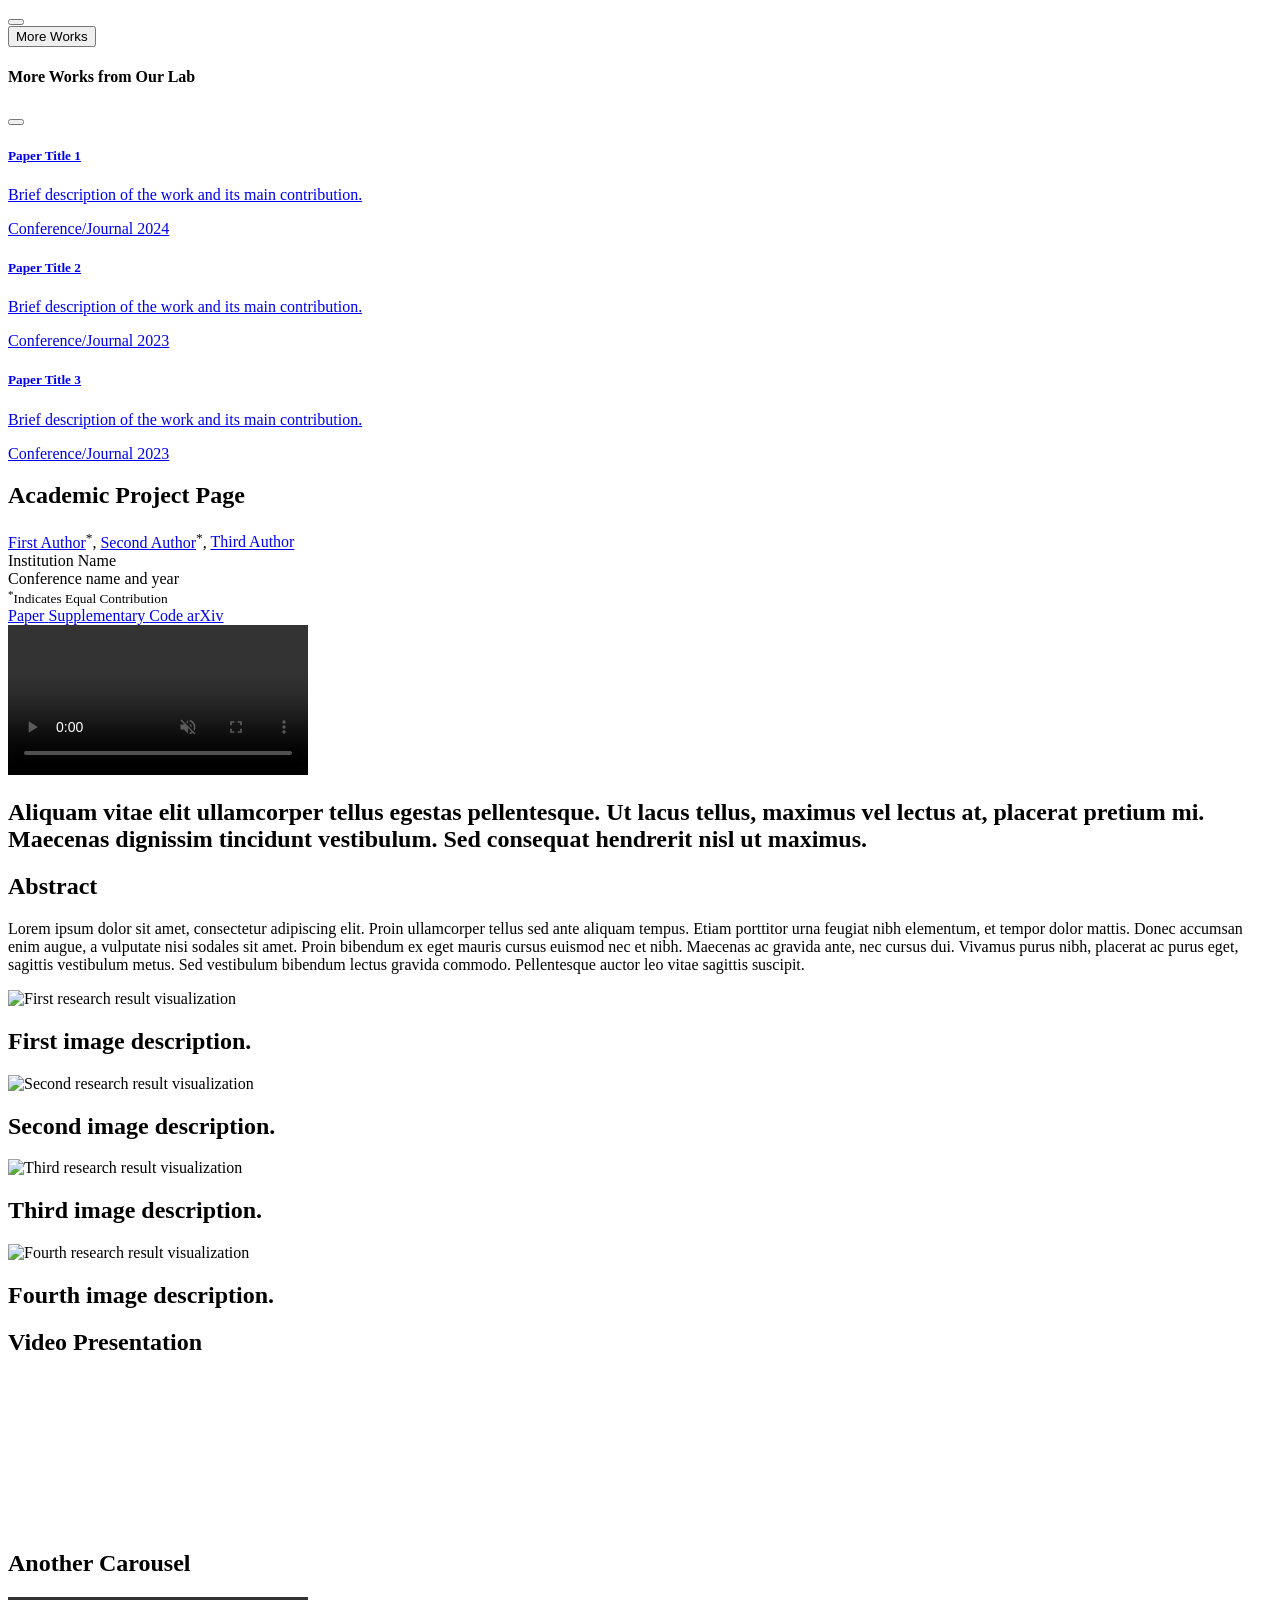
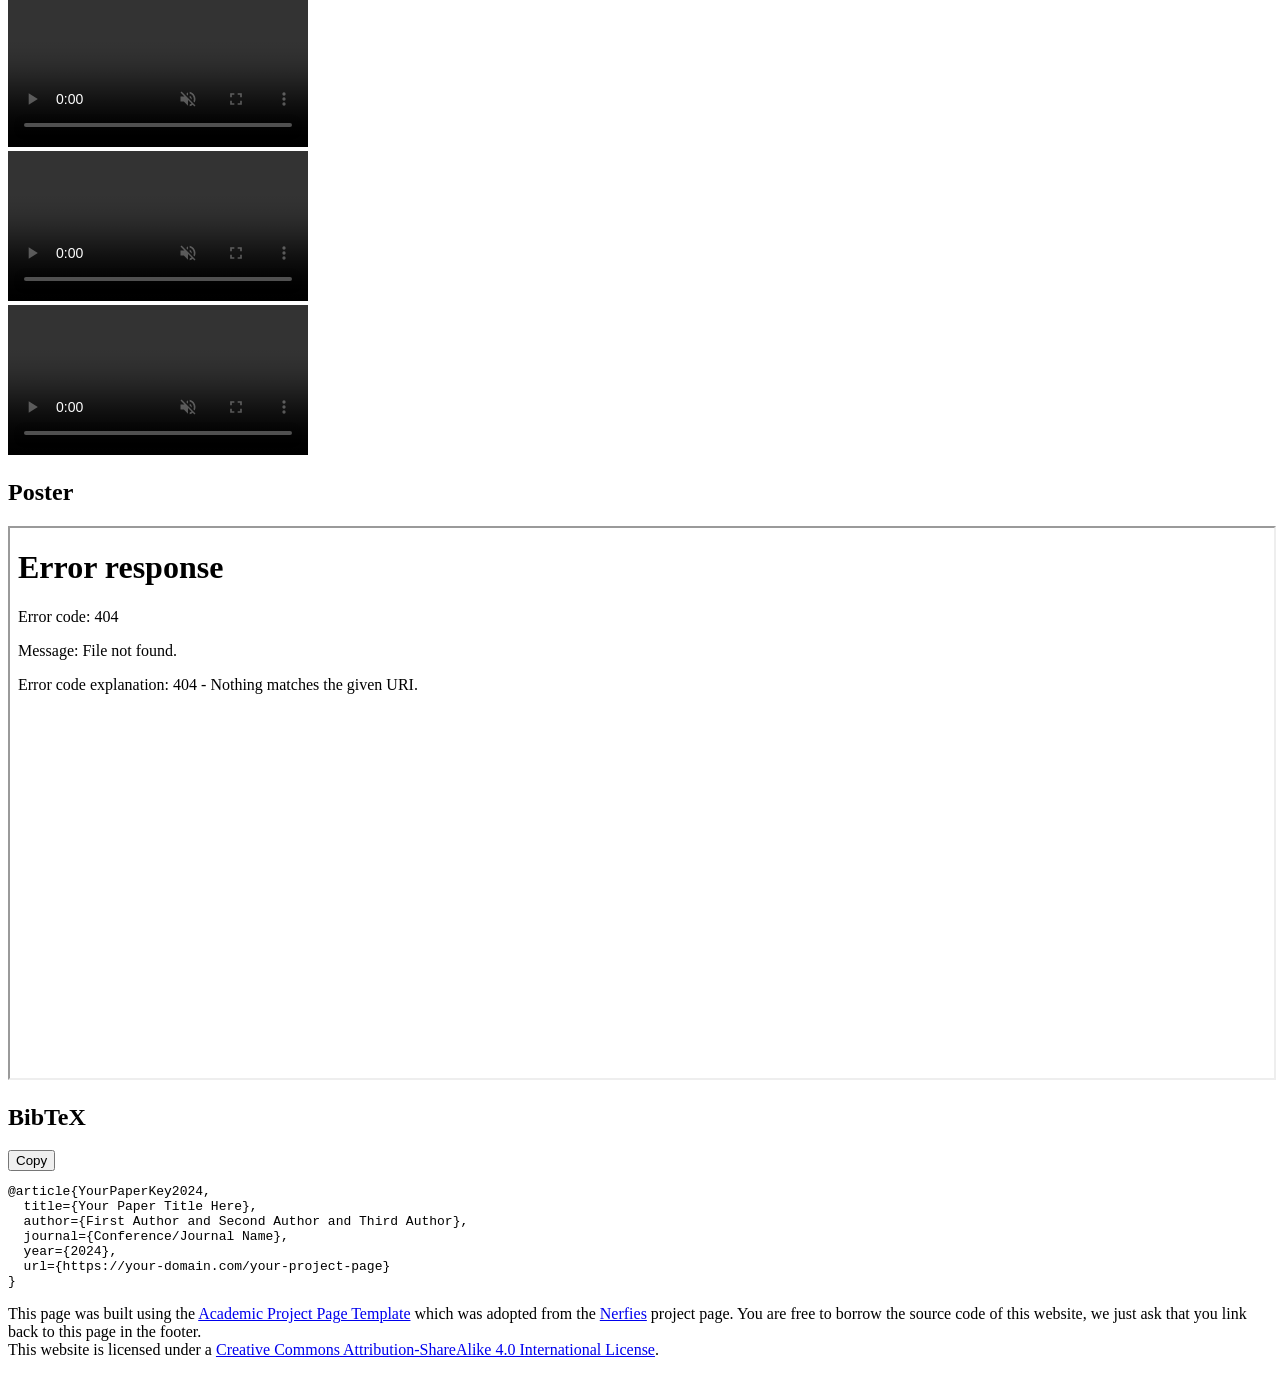
==== index.html @ a48027ac "Add initial HTML structure for project page" ====
<!DOCTYPE html>
<html lang="en">
<head>
  <meta charset="utf-8">
  <meta name="viewport" content="width=device-width, initial-scale=1">
  
  <!-- Primary Meta Tags -->
  <!-- TODO: Replace with your paper title and author names -->
  <meta name="title" content="PAPER_TITLE - AUTHOR_NAMES">
  <!-- TODO: Write a compelling 150-160 character description of your research -->
  <meta name="description" content="BRIEF_DESCRIPTION_OF_YOUR_RESEARCH_CONTRIBUTION_AND_FINDINGS">
  <!-- TODO: Add 5-10 relevant keywords for your research area -->
  <meta name="keywords" content="KEYWORD1, KEYWORD2, KEYWORD3, machine learning, computer vision, AI">
  <!-- TODO: List all authors -->
  <meta name="author" content="FIRST_AUTHOR_NAME, SECOND_AUTHOR_NAME">
  <meta name="robots" content="index, follow">
  <meta name="language" content="English">
  
  <!-- Open Graph / Facebook -->
  <meta property="og:type" content="article">
  <!-- TODO: Replace with your institution or lab name -->
  <meta property="og:site_name" content="INSTITUTION_OR_LAB_NAME">
  <!-- TODO: Same as paper title above -->
  <meta property="og:title" content="PAPER_TITLE">
  <!-- TODO: Same as description above -->
  <meta property="og:description" content="BRIEF_DESCRIPTION_OF_YOUR_RESEARCH_CONTRIBUTION_AND_FINDINGS">
  <!-- TODO: Replace with your actual website URL -->
  <meta property="og:url" content="https://YOUR_DOMAIN.com/YOUR_PROJECT_PAGE">
  <!-- TODO: Create a 1200x630px preview image and update path -->
  <meta property="og:image" content="https://YOUR_DOMAIN.com/static/images/social_preview.png">
  <meta property="og:image:width" content="1200">
  <meta property="og:image:height" content="630">
  <meta property="og:image:alt" content="PAPER_TITLE - Research Preview">
  <meta property="article:published_time" content="2024-01-01T00:00:00.000Z">
  <meta property="article:author" content="FIRST_AUTHOR_NAME">
  <meta property="article:section" content="Research">
  <meta property="article:tag" content="KEYWORD1">
  <meta property="article:tag" content="KEYWORD2">

  <!-- Twitter -->
  <meta name="twitter:card" content="summary_large_image">
  <!-- TODO: Replace with your lab/institution Twitter handle -->
  <meta name="twitter:site" content="@YOUR_TWITTER_HANDLE">
  <!-- TODO: Replace with first author's Twitter handle -->
  <meta name="twitter:creator" content="@AUTHOR_TWITTER_HANDLE">
  <!-- TODO: Same as paper title above -->
  <meta name="twitter:title" content="PAPER_TITLE">
  <!-- TODO: Same as description above -->
  <meta name="twitter:description" content="BRIEF_DESCRIPTION_OF_YOUR_RESEARCH_CONTRIBUTION_AND_FINDINGS">
  <!-- TODO: Same as social preview image above -->
  <meta name="twitter:image" content="https://YOUR_DOMAIN.com/static/images/social_preview.png">
  <meta name="twitter:image:alt" content="PAPER_TITLE - Research Preview">

  <!-- Academic/Research Specific -->
  <meta name="citation_title" content="PAPER_TITLE">
  <meta name="citation_author" content="FIRST_AUTHOR_LAST, FIRST_AUTHOR_FIRST">
  <meta name="citation_author" content="SECOND_AUTHOR_LAST, SECOND_AUTHOR_FIRST">
  <meta name="citation_publication_date" content="2024">
  <meta name="citation_conference_title" content="CONFERENCE_NAME">
  <meta name="citation_pdf_url" content="https://YOUR_DOMAIN.com/static/pdfs/paper.pdf">
  
  <!-- Additional SEO -->
  <meta name="theme-color" content="#2563eb">
  <meta name="msapplication-TileColor" content="#2563eb">
  <meta name="apple-mobile-web-app-capable" content="yes">
  <meta name="apple-mobile-web-app-status-bar-style" content="default">
  
  <!-- Preconnect for performance -->
  <link rel="preconnect" href="https://fonts.googleapis.com">
  <link rel="preconnect" href="https://fonts.gstatic.com" crossorigin>
  <link rel="preconnect" href="https://ajax.googleapis.com">
  <link rel="preconnect" href="https://documentcloud.adobe.com">
  <link rel="preconnect" href="https://cdn.jsdelivr.net">


  <!-- TODO: Replace with your paper title and authors -->
  <title>PAPER_TITLE - AUTHOR_NAMES | Academic Research</title>
  
  <!-- Favicon and App Icons -->
  <link rel="icon" type="image/x-icon" href="static/images/favicon.ico">
  <link rel="apple-touch-icon" href="static/images/favicon.ico">
  
  <!-- Critical CSS - Load synchronously -->
  <link rel="stylesheet" href="static/css/bulma.min.css">
  <link rel="stylesheet" href="static/css/index.css">
  
  <!-- Non-critical CSS - Load asynchronously -->
  <link rel="preload" href="static/css/bulma-carousel.min.css" as="style" onload="this.onload=null;this.rel='stylesheet'">
  <link rel="preload" href="static/css/bulma-slider.min.css" as="style" onload="this.onload=null;this.rel='stylesheet'">
  <link rel="preload" href="static/css/fontawesome.all.min.css" as="style" onload="this.onload=null;this.rel='stylesheet'">
  <link rel="preload" href="https://cdn.jsdelivr.net/gh/jpswalsh/academicons@1/css/academicons.min.css" as="style" onload="this.onload=null;this.rel='stylesheet'">
  
  <!-- Fallback for browsers that don't support preload -->
  <noscript>
    <link rel="stylesheet" href="static/css/bulma-carousel.min.css">
    <link rel="stylesheet" href="static/css/bulma-slider.min.css">
    <link rel="stylesheet" href="static/css/fontawesome.all.min.css">
    <link rel="stylesheet" href="https://cdn.jsdelivr.net/gh/jpswalsh/academicons@1/css/academicons.min.css">
  </noscript>
  
  <!-- Fonts - Optimized loading -->
  <link href="https://fonts.googleapis.com/css2?family=Inter:wght@400;500;600;700;800&display=swap" rel="stylesheet">
  
  <!-- Defer non-critical JavaScript -->
  <script defer src="https://ajax.googleapis.com/ajax/libs/jquery/3.5.1/jquery.min.js"></script>
  <script defer src="https://documentcloud.adobe.com/view-sdk/main.js"></script>
  <script defer src="static/js/fontawesome.all.min.js"></script>
  <script defer src="static/js/bulma-carousel.min.js"></script>
  <script defer src="static/js/bulma-slider.min.js"></script>
  <script defer src="static/js/index.js"></script>
  
  <!-- Structured Data for Academic Papers -->
  <script type="application/ld+json">
  {
    "@context": "https://schema.org",
    "@type": "ScholarlyArticle",
    "headline": "PAPER_TITLE",
    "description": "BRIEF_DESCRIPTION_OF_YOUR_RESEARCH_CONTRIBUTION_AND_FINDINGS",
    "author": [
      {
        "@type": "Person",
        "name": "FIRST_AUTHOR_NAME",
        "affiliation": {
          "@type": "Organization",
          "name": "INSTITUTION_NAME"
        }
      },
      {
        "@type": "Person",
        "name": "SECOND_AUTHOR_NAME",
        "affiliation": {
          "@type": "Organization",
          "name": "INSTITUTION_NAME"
        }
      }
    ],
    "datePublished": "2024-01-01",
    "publisher": {
      "@type": "Organization",
      "name": "CONFERENCE_OR_JOURNAL_NAME"
    },
    "url": "https://YOUR_DOMAIN.com/YOUR_PROJECT_PAGE",
    "image": "https://YOUR_DOMAIN.com/static/images/social_preview.png",
    "keywords": ["KEYWORD1", "KEYWORD2", "KEYWORD3", "machine learning", "computer vision"],
    "abstract": "FULL_ABSTRACT_TEXT_HERE",
    "citation": "BIBTEX_CITATION_HERE",
    "isAccessibleForFree": true,
    "license": "https://creativecommons.org/licenses/by/4.0/",
    "mainEntity": {
      "@type": "WebPage",
      "@id": "https://YOUR_DOMAIN.com/YOUR_PROJECT_PAGE"
    },
    "about": [
      {
        "@type": "Thing",
        "name": "RESEARCH_AREA_1"
      },
      {
        "@type": "Thing", 
        "name": "RESEARCH_AREA_2"
      }
    ]
  }
  </script>
  
  <!-- Website/Organization Structured Data -->
  <script type="application/ld+json">
  {
    "@context": "https://schema.org",
    "@type": "Organization",
    "name": "INSTITUTION_OR_LAB_NAME",
    "url": "https://YOUR_INSTITUTION_WEBSITE.com",
    "logo": "https://YOUR_DOMAIN.com/static/images/favicon.ico",
    "sameAs": [
      "https://twitter.com/YOUR_TWITTER_HANDLE",
      "https://github.com/YOUR_GITHUB_USERNAME"
    ]
  }
  </script>
</head>
<body>


  <!-- Scroll to Top Button -->
  <button class="scroll-to-top" onclick="scrollToTop()" title="Scroll to top" aria-label="Scroll to top">
    <i class="fas fa-chevron-up"></i>
  </button>

  <!-- More Works Dropdown -->
  <div class="more-works-container">
    <button class="more-works-btn" onclick="toggleMoreWorks()" title="View More Works from Our Lab">
      <i class="fas fa-flask"></i>
      More Works
      <i class="fas fa-chevron-down dropdown-arrow"></i>
    </button>
    <div class="more-works-dropdown" id="moreWorksDropdown">
      <div class="dropdown-header">
        <h4>More Works from Our Lab</h4>
        <button class="close-btn" onclick="toggleMoreWorks()">
          <i class="fas fa-times"></i>
        </button>
      </div>
      <div class="works-list">
        <!-- TODO: Replace with your lab's related works -->
        <a href="https://arxiv.org/abs/PAPER_ID_1" class="work-item" target="_blank">
          <div class="work-info">
            <!-- TODO: Replace with actual paper title -->
            <h5>Paper Title 1</h5>
            <!-- TODO: Replace with brief description -->
            <p>Brief description of the work and its main contribution.</p>
            <!-- TODO: Replace with venue and year -->
            <span class="work-venue">Conference/Journal 2024</span>
          </div>
          <i class="fas fa-external-link-alt"></i>
        </a>
        <!-- TODO: Add more related works or remove extra items -->
        <a href="https://arxiv.org/abs/PAPER_ID_2" class="work-item" target="_blank">
          <div class="work-info">
            <h5>Paper Title 2</h5>
            <p>Brief description of the work and its main contribution.</p>
            <span class="work-venue">Conference/Journal 2023</span>
          </div>
          <i class="fas fa-external-link-alt"></i>
        </a>
        <a href="https://arxiv.org/abs/PAPER_ID_3" class="work-item" target="_blank">
          <div class="work-info">
            <h5>Paper Title 3</h5>
            <p>Brief description of the work and its main contribution.</p>
            <span class="work-venue">Conference/Journal 2023</span>
          </div>
          <i class="fas fa-external-link-alt"></i>
        </a>
      </div>
    </div>
  </div>

  <main id="main-content">
  <section class="hero">
    <div class="hero-body">
      <div class="container is-max-desktop">
        <div class="columns is-centered">
          <div class="column has-text-centered">
            <!-- TODO: Replace with your paper title -->
            <h1 class="title is-1 publication-title">Academic Project Page</h1>
            <div class="is-size-5 publication-authors">
              <!-- TODO: Replace with your paper authors and their personal links -->
              <span class="author-block">
                <a href="FIRST AUTHOR PERSONAL LINK" target="_blank">First Author</a><sup>*</sup>,</span>
                <span class="author-block">
                  <a href="SECOND AUTHOR PERSONAL LINK" target="_blank">Second Author</a><sup>*</sup>,</span>
                  <span class="author-block">
                    <a href="THIRD AUTHOR PERSONAL LINK" target="_blank">Third Author</a>
                  </span>
                  </div>

                  <div class="is-size-5 publication-authors">
                    <!-- TODO: Replace with your institution and conference/journal info -->
                    <span class="author-block">Institution Name<br>Conference name and year</span>
                    <!-- TODO: Remove this line if no equal contribution -->
                    <span class="eql-cntrb"><small><br><sup>*</sup>Indicates Equal Contribution</small></span>
                  </div>

                  <div class="column has-text-centered">
                    <div class="publication-links">
                         <!-- TODO: Update with your arXiv paper ID -->
                      <span class="link-block">
                        <a href="https://arxiv.org/pdf/<ARXIV PAPER ID>.pdf" target="_blank"
                        class="external-link button is-normal is-rounded is-dark">
                        <span class="icon">
                          <i class="fas fa-file-pdf"></i>
                        </span>
                        <span>Paper</span>
                      </a>
                    </span>

                    <!-- TODO: Add your supplementary material PDF or remove this section -->
                    <span class="link-block">
                      <a href="static/pdfs/supplementary_material.pdf" target="_blank"
                      class="external-link button is-normal is-rounded is-dark">
                      <span class="icon">
                        <i class="fas fa-file-pdf"></i>
                      </span>
                      <span>Supplementary</span>
                    </a>
                  </span>

                  <!-- TODO: Replace with your GitHub repository URL -->
                  <span class="link-block">
                    <a href="https://github.com/YOUR REPO HERE" target="_blank"
                    class="external-link button is-normal is-rounded is-dark">
                    <span class="icon">
                      <i class="fab fa-github"></i>
                    </span>
                    <span>Code</span>
                  </a>
                </span>

                <!-- TODO: Update with your arXiv paper ID -->
                <span class="link-block">
                  <a href="https://arxiv.org/abs/<ARXIV PAPER ID>" target="_blank"
                  class="external-link button is-normal is-rounded is-dark">
                  <span class="icon">
                    <i class="ai ai-arxiv"></i>
                  </span>
                  <span>arXiv</span>
                </a>
              </span>
            </div>
          </div>
        </div>
      </div>
    </div>
  </div>
</section>


<!-- Teaser video-->
<section class="hero teaser">
  <div class="container is-max-desktop">
    <div class="hero-body">
      <!-- TODO: Replace with your teaser video -->
      <video poster="" id="tree" autoplay controls muted loop height="100%" preload="metadata">
        <!-- TODO: Add your video file path here -->
        <source src="static/videos/banner_video.mp4" type="video/mp4">
      </video>
      <!-- TODO: Replace with your video description -->
      <h2 class="subtitle has-text-centered">
        Aliquam vitae elit ullamcorper tellus egestas pellentesque. Ut lacus tellus, maximus vel lectus at, placerat pretium mi. Maecenas dignissim tincidunt vestibulum. Sed consequat hendrerit nisl ut maximus. 
      </h2>
    </div>
  </div>
</section>
<!-- End teaser video -->

<!-- Paper abstract -->
<section class="section hero is-light">
  <div class="container is-max-desktop">
    <div class="columns is-centered has-text-centered">
      <div class="column is-four-fifths">
        <h2 class="title is-3">Abstract</h2>
        <div class="content has-text-justified">
          <!-- TODO: Replace with your paper abstract -->
          <p>
            Lorem ipsum dolor sit amet, consectetur adipiscing elit. Proin ullamcorper tellus sed ante aliquam tempus. Etiam porttitor urna feugiat nibh elementum, et tempor dolor mattis. Donec accumsan enim augue, a vulputate nisi sodales sit amet. Proin bibendum ex eget mauris cursus euismod nec et nibh. Maecenas ac gravida ante, nec cursus dui. Vivamus purus nibh, placerat ac purus eget, sagittis vestibulum metus. Sed vestibulum bibendum lectus gravida commodo. Pellentesque auctor leo vitae sagittis suscipit.
          </p>
        </div>
      </div>
    </div>
  </div>
</section>
<!-- End paper abstract -->


<!-- Image carousel -->
<section class="hero is-small">
  <div class="hero-body">
    <div class="container">
      <div id="results-carousel" class="carousel results-carousel">
       <div class="item">
        <!-- TODO: Replace with your research result images -->
        <img src="static/images/carousel1.jpg" alt="First research result visualization" loading="lazy"/>
        <!-- TODO: Replace with description of this result -->
        <h2 class="subtitle has-text-centered">
          First image description.
        </h2>
      </div>
      <div class="item">
        <!-- Your image here -->
        <img src="static/images/carousel2.jpg" alt="Second research result visualization" loading="lazy"/>
        <h2 class="subtitle has-text-centered">
          Second image description.
        </h2>
      </div>
      <div class="item">
        <!-- Your image here -->
        <img src="static/images/carousel3.jpg" alt="Third research result visualization" loading="lazy"/>
        <h2 class="subtitle has-text-centered">
         Third image description.
       </h2>
     </div>
     <div class="item">
      <!-- Your image here -->
      <img src="static/images/carousel4.jpg" alt="Fourth research result visualization" loading="lazy"/>
      <h2 class="subtitle has-text-centered">
        Fourth image description.
      </h2>
    </div>
  </div>
</div>
</div>
</section>
<!-- End image carousel -->




<!-- Youtube video -->
<section class="hero is-small is-light">
  <div class="hero-body">
    <div class="container">
      <!-- Paper video. -->
      <h2 class="title is-3">Video Presentation</h2>
      <div class="columns is-centered has-text-centered">
        <div class="column is-four-fifths">
          
          <div class="publication-video">
            <!-- TODO: Replace with your YouTube video ID -->
            <iframe src="https://www.youtube.com/embed/JkaxUblCGz0" frameborder="0" allow="autoplay; encrypted-media" allowfullscreen></iframe>
          </div>
        </div>
      </div>
    </div>
  </div>
</section>
<!-- End youtube video -->


<!-- Video carousel -->
<section class="hero is-small">
  <div class="hero-body">
    <div class="container">
      <h2 class="title is-3">Another Carousel</h2>
      <div id="results-carousel" class="carousel results-carousel">
        <div class="item item-video1">
          <!-- TODO: Add poster image for better preview -->
          <video poster="" id="video1" controls muted loop height="100%" preload="metadata">
            <!-- Your video file here -->
            <source src="static/videos/carousel1.mp4" type="video/mp4">
          </video>
        </div>
        <div class="item item-video2">
          <!-- TODO: Add poster image for better preview -->
          <video poster="" id="video2" controls muted loop height="100%" preload="metadata">
            <!-- Your video file here -->
            <source src="static/videos/carousel2.mp4" type="video/mp4">
          </video>
        </div>
        <div class="item item-video3">
          <!-- TODO: Add poster image for better preview -->
          <video poster="" id="video3" controls muted loop height="100%" preload="metadata">
            <!-- Your video file here -->
            <source src="static/videos/carousel3.mp4" type="video/mp4">
          </video>
        </div>
      </div>
    </div>
  </div>
</section>
<!-- End video carousel -->






<!-- Paper poster -->
<section class="hero is-small is-light">
  <div class="hero-body">
    <div class="container">
      <h2 class="title">Poster</h2>

      <!-- TODO: Replace with your poster PDF -->
      <iframe  src="static/pdfs/sample.pdf" width="100%" height="550">
          </iframe>
        
      </div>
    </div>
  </section>
<!--End paper poster -->



<!--BibTex citation -->
  <section class="section" id="BibTeX">
    <div class="container is-max-desktop content">
      <div class="bibtex-header">
        <h2 class="title">BibTeX</h2>
        <button class="copy-bibtex-btn" onclick="copyBibTeX()" title="Copy BibTeX to clipboard">
          <i class="fas fa-copy"></i>
          <span class="copy-text">Copy</span>
        </button>
      </div>
      <pre id="bibtex-code"><code>@article{YourPaperKey2024,
  title={Your Paper Title Here},
  author={First Author and Second Author and Third Author},
  journal={Conference/Journal Name},
  year={2024},
  url={https://your-domain.com/your-project-page}
}</code></pre>
    </div>
</section>
<!--End BibTex citation -->


  <footer class="footer">
  <div class="container">
    <div class="columns is-centered">
      <div class="column is-8">
        <div class="content">

          <p>
            This page was built using the <a href="https://github.com/eliahuhorwitz/Academic-project-page-template" target="_blank">Academic Project Page Template</a> which was adopted from the <a href="https://nerfies.github.io" target="_blank">Nerfies</a> project page.
            You are free to borrow the source code of this website, we just ask that you link back to this page in the footer. <br> This website is licensed under a <a rel="license"  href="http://creativecommons.org/licenses/by-sa/4.0/" target="_blank">Creative
            Commons Attribution-ShareAlike 4.0 International License</a>.
          </p>

        </div>
      </div>
    </div>
  </div>
</footer>

<!-- Statcounter tracking code -->
  
<!-- You can add a tracker to track page visits by creating an account at statcounter.com -->

    <!-- End of Statcounter Code -->

  </body>
  </html>
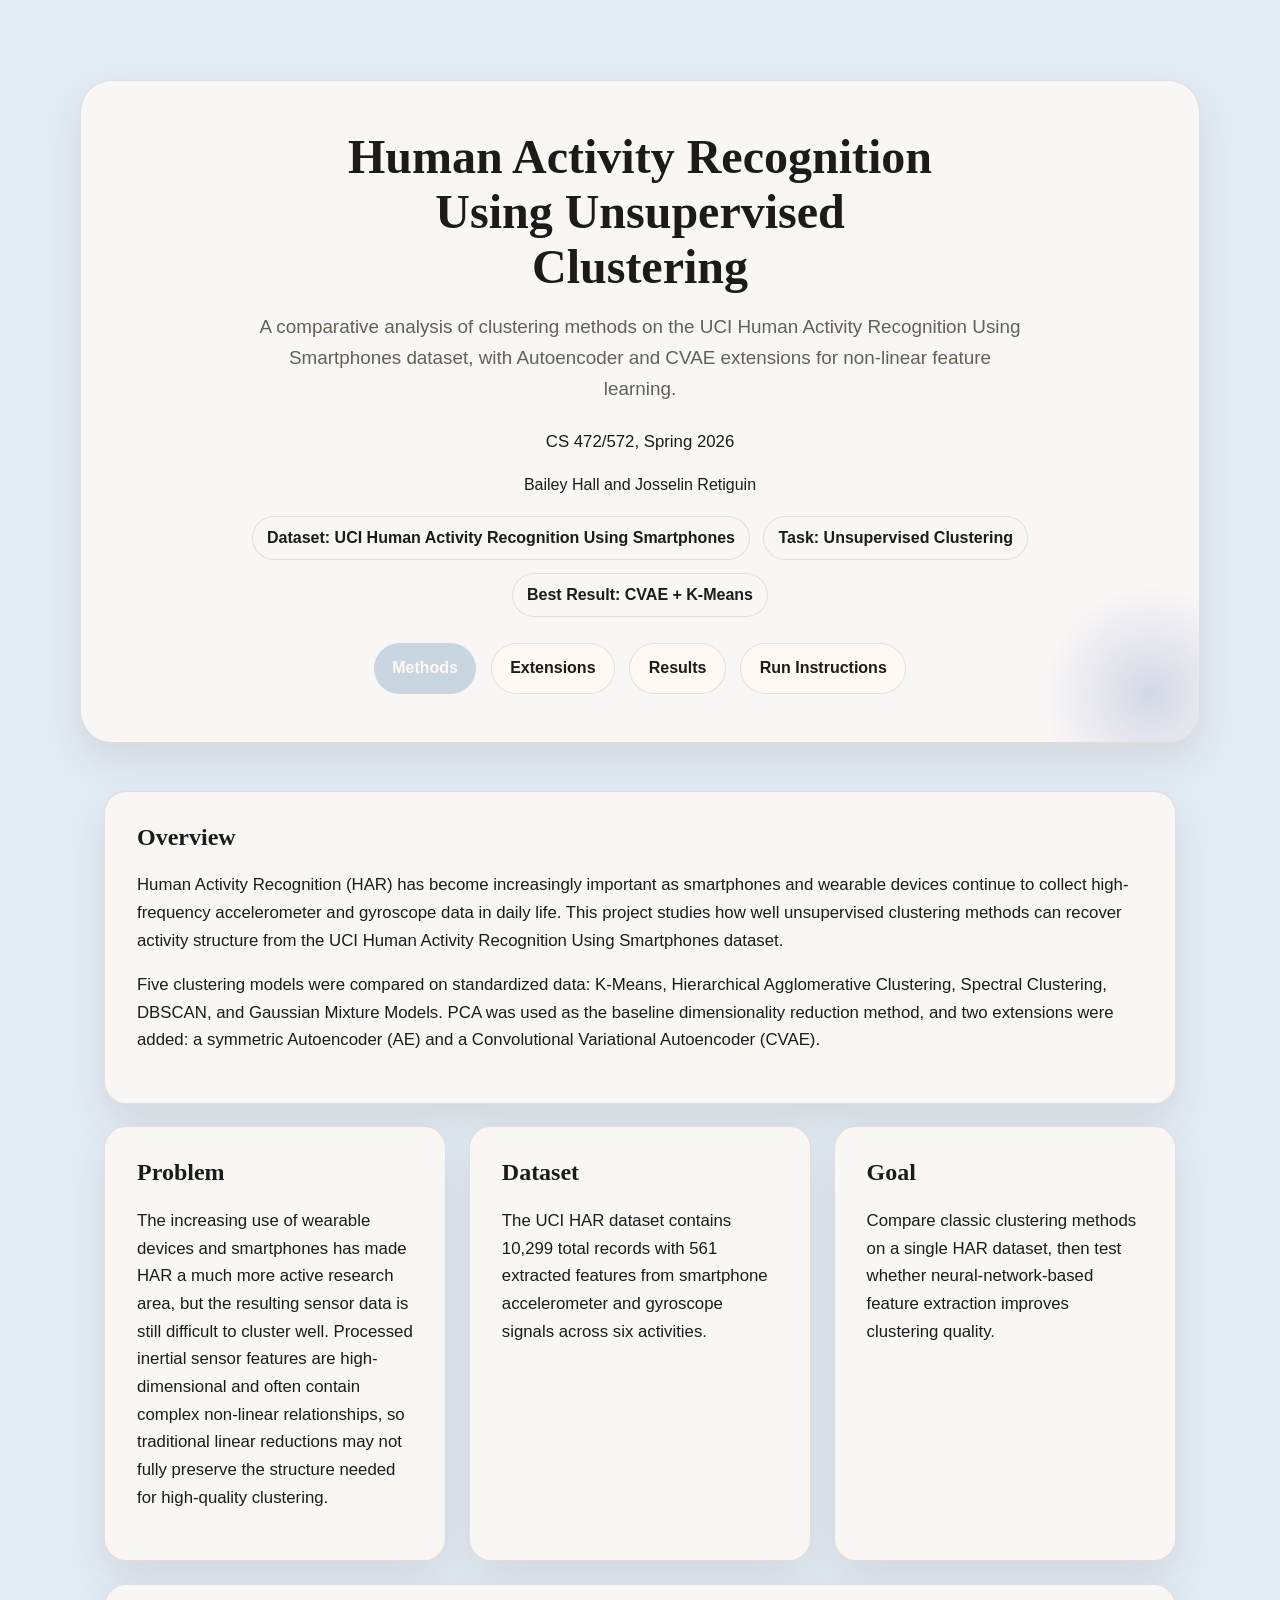
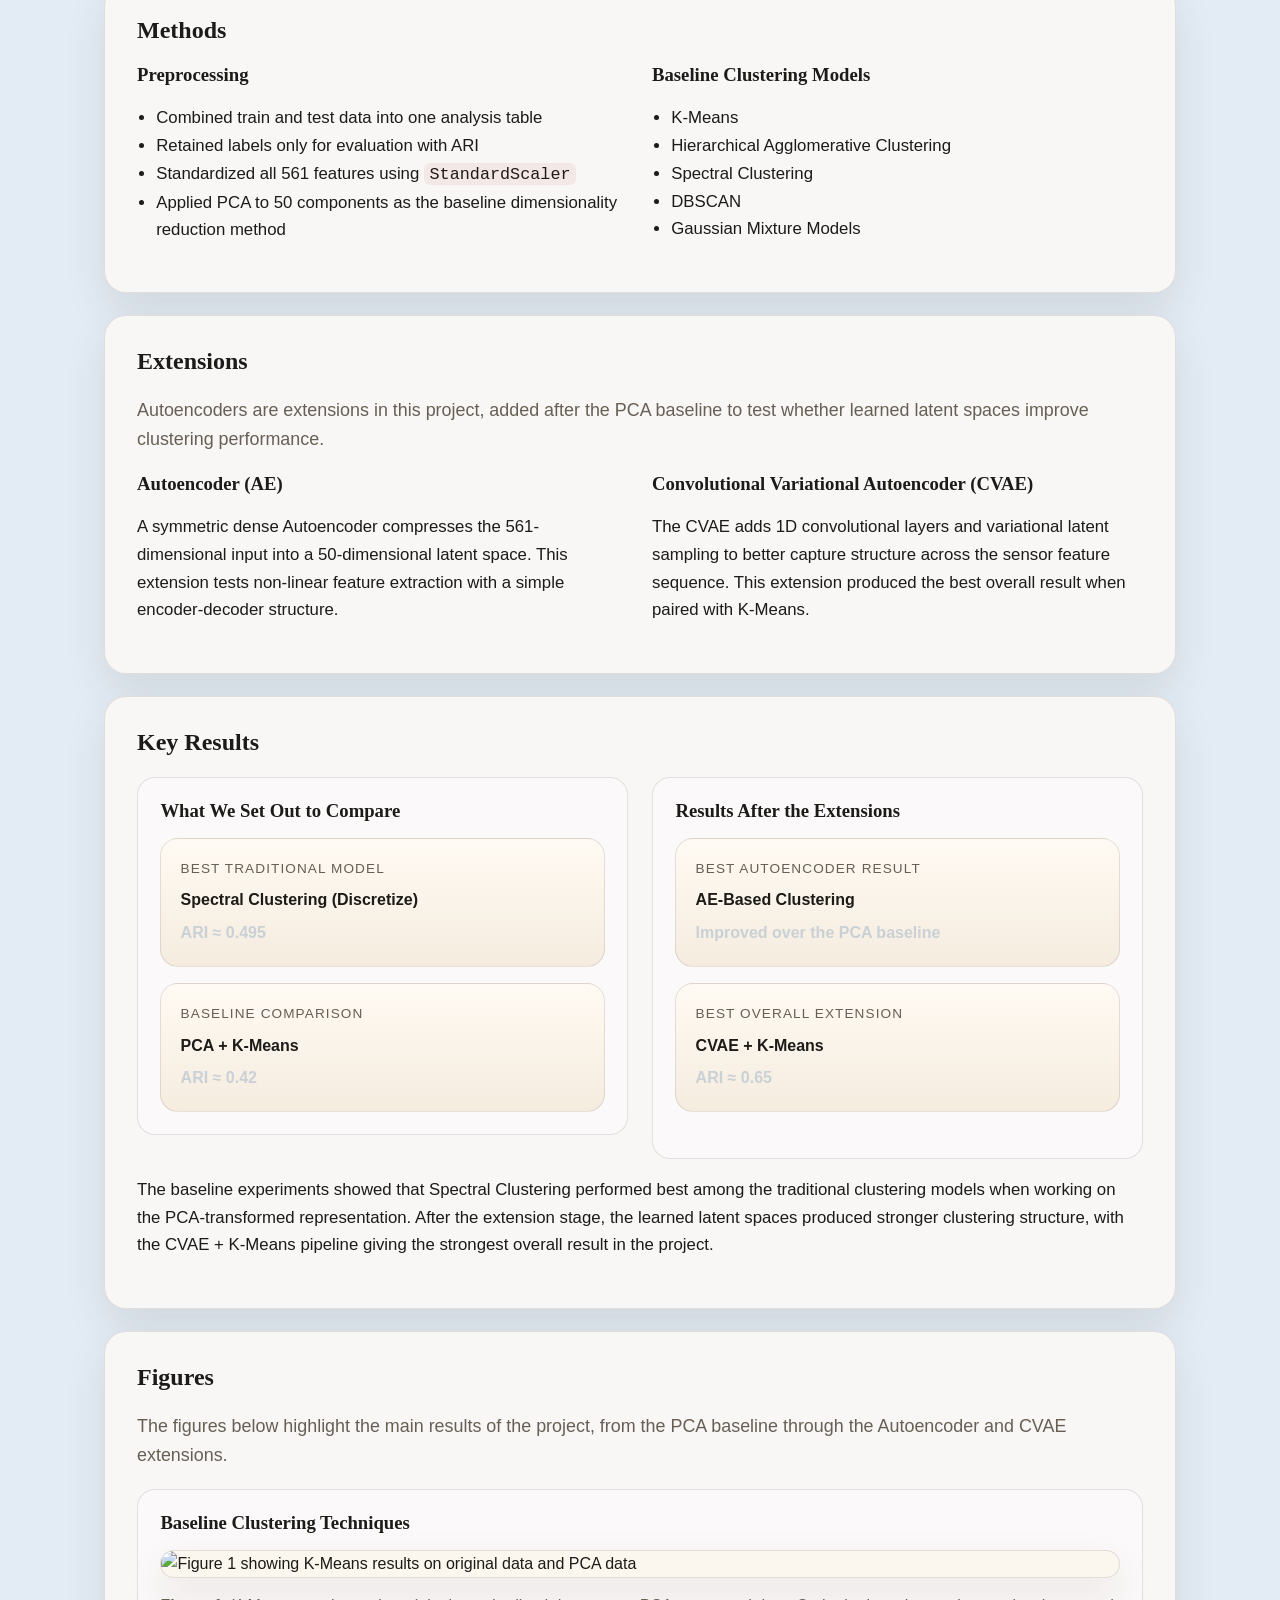
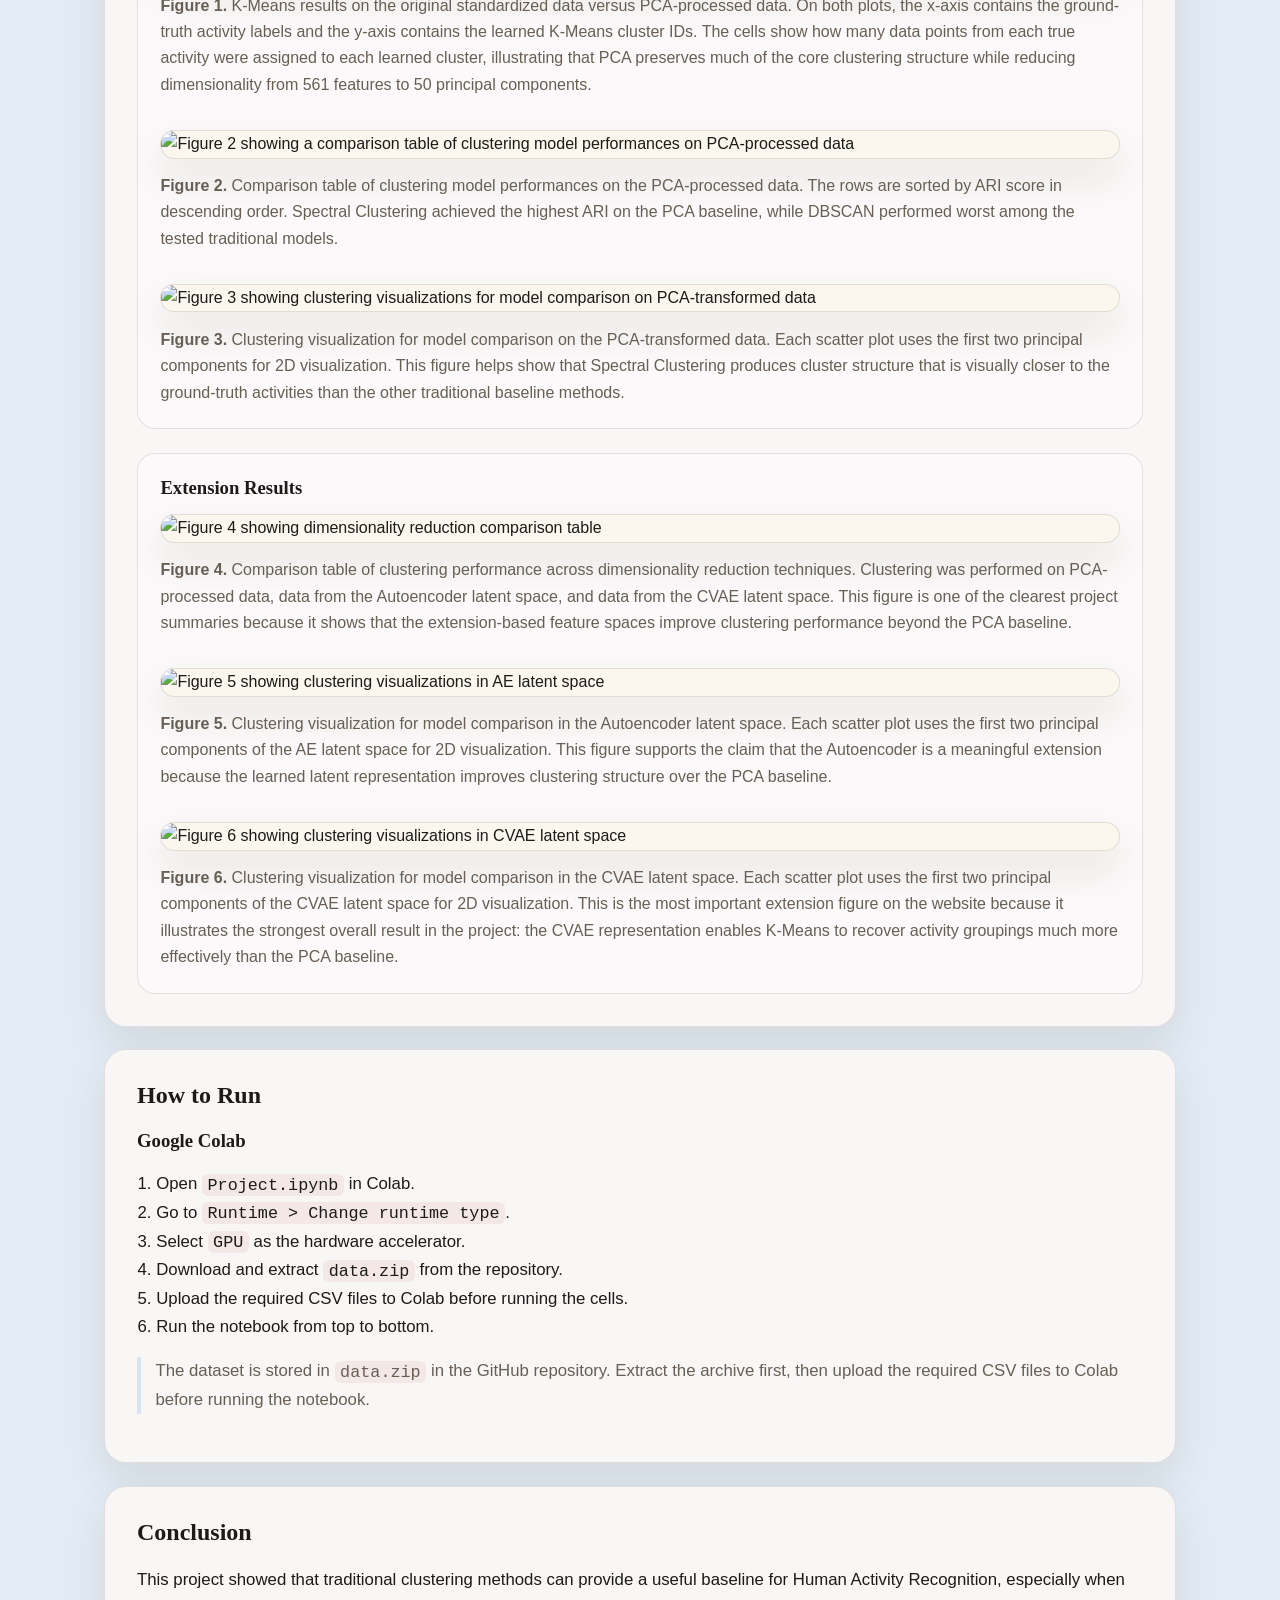
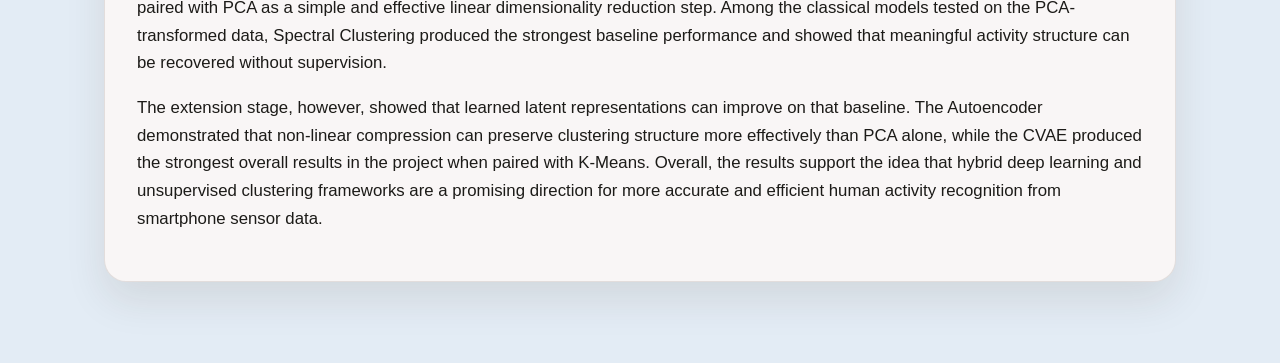
==== commit 874e0c8a: "website files" ====
--- a/index.html
+++ b/index.html
@@ -1,520 +1,286 @@
 <!DOCTYPE html>
 <html lang="en">
 <head>
-  <meta charset="utf-8">
-  <meta name="viewport" content="width=device-width, initial-scale=1">
-  
-  <!-- Primary Meta Tags -->
-  <!-- TODO: Replace with your paper title and author names -->
-  <meta name="title" content="PAPER_TITLE - AUTHOR_NAMES">
-  <!-- TODO: Write a compelling 150-160 character description of your research -->
-  <meta name="description" content="BRIEF_DESCRIPTION_OF_YOUR_RESEARCH_CONTRIBUTION_AND_FINDINGS">
-  <!-- TODO: Add 5-10 relevant keywords for your research area -->
-  <meta name="keywords" content="KEYWORD1, KEYWORD2, KEYWORD3, machine learning, computer vision, AI">
-  <!-- TODO: List all authors -->
-  <meta name="author" content="FIRST_AUTHOR_NAME, SECOND_AUTHOR_NAME">
-  <meta name="robots" content="index, follow">
-  <meta name="language" content="English">
-  
-  <!-- Open Graph / Facebook -->
-  <meta property="og:type" content="article">
-  <!-- TODO: Replace with your institution or lab name -->
-  <meta property="og:site_name" content="INSTITUTION_OR_LAB_NAME">
-  <!-- TODO: Same as paper title above -->
-  <meta property="og:title" content="PAPER_TITLE">
-  <!-- TODO: Same as description above -->
-  <meta property="og:description" content="BRIEF_DESCRIPTION_OF_YOUR_RESEARCH_CONTRIBUTION_AND_FINDINGS">
-  <!-- TODO: Replace with your actual website URL -->
-  <meta property="og:url" content="https://YOUR_DOMAIN.com/YOUR_PROJECT_PAGE">
-  <!-- TODO: Create a 1200x630px preview image and update path -->
-  <meta property="og:image" content="https://YOUR_DOMAIN.com/static/images/social_preview.png">
-  <meta property="og:image:width" content="1200">
-  <meta property="og:image:height" content="630">
-  <meta property="og:image:alt" content="PAPER_TITLE - Research Preview">
-  <meta property="article:published_time" content="2024-01-01T00:00:00.000Z">
-  <meta property="article:author" content="FIRST_AUTHOR_NAME">
-  <meta property="article:section" content="Research">
-  <meta property="article:tag" content="KEYWORD1">
-  <meta property="article:tag" content="KEYWORD2">
-
-  <!-- Twitter -->
-  <meta name="twitter:card" content="summary_large_image">
-  <!-- TODO: Replace with your lab/institution Twitter handle -->
-  <meta name="twitter:site" content="@YOUR_TWITTER_HANDLE">
-  <!-- TODO: Replace with first author's Twitter handle -->
-  <meta name="twitter:creator" content="@AUTHOR_TWITTER_HANDLE">
-  <!-- TODO: Same as paper title above -->
-  <meta name="twitter:title" content="PAPER_TITLE">
-  <!-- TODO: Same as description above -->
-  <meta name="twitter:description" content="BRIEF_DESCRIPTION_OF_YOUR_RESEARCH_CONTRIBUTION_AND_FINDINGS">
-  <!-- TODO: Same as social preview image above -->
-  <meta name="twitter:image" content="https://YOUR_DOMAIN.com/static/images/social_preview.png">
-  <meta name="twitter:image:alt" content="PAPER_TITLE - Research Preview">
-
-  <!-- Academic/Research Specific -->
-  <meta name="citation_title" content="PAPER_TITLE">
-  <meta name="citation_author" content="FIRST_AUTHOR_LAST, FIRST_AUTHOR_FIRST">
-  <meta name="citation_author" content="SECOND_AUTHOR_LAST, SECOND_AUTHOR_FIRST">
-  <meta name="citation_publication_date" content="2024">
-  <meta name="citation_conference_title" content="CONFERENCE_NAME">
-  <meta name="citation_pdf_url" content="https://YOUR_DOMAIN.com/static/pdfs/paper.pdf">
-  
-  <!-- Additional SEO -->
-  <meta name="theme-color" content="#2563eb">
-  <meta name="msapplication-TileColor" content="#2563eb">
-  <meta name="apple-mobile-web-app-capable" content="yes">
-  <meta name="apple-mobile-web-app-status-bar-style" content="default">
-  
-  <!-- Preconnect for performance -->
-  <link rel="preconnect" href="https://fonts.googleapis.com">
-  <link rel="preconnect" href="https://fonts.gstatic.com" crossorigin>
-  <link rel="preconnect" href="https://ajax.googleapis.com">
-  <link rel="preconnect" href="https://documentcloud.adobe.com">
-  <link rel="preconnect" href="https://cdn.jsdelivr.net">
-
-
-  <!-- TODO: Replace with your paper title and authors -->
-  <title>PAPER_TITLE - AUTHOR_NAMES | Academic Research</title>
-  
-  <!-- Favicon and App Icons -->
-  <link rel="icon" type="image/x-icon" href="static/images/favicon.ico">
-  <link rel="apple-touch-icon" href="static/images/favicon.ico">
-  
-  <!-- Critical CSS - Load synchronously -->
-  <link rel="stylesheet" href="static/css/bulma.min.css">
-  <link rel="stylesheet" href="static/css/index.css">
-  
-  <!-- Non-critical CSS - Load asynchronously -->
-  <link rel="preload" href="static/css/bulma-carousel.min.css" as="style" onload="this.onload=null;this.rel='stylesheet'">
-  <link rel="preload" href="static/css/bulma-slider.min.css" as="style" onload="this.onload=null;this.rel='stylesheet'">
-  <link rel="preload" href="static/css/fontawesome.all.min.css" as="style" onload="this.onload=null;this.rel='stylesheet'">
-  <link rel="preload" href="https://cdn.jsdelivr.net/gh/jpswalsh/academicons@1/css/academicons.min.css" as="style" onload="this.onload=null;this.rel='stylesheet'">
-  
-  <!-- Fallback for browsers that don't support preload -->
-  <noscript>
-    <link rel="stylesheet" href="static/css/bulma-carousel.min.css">
-    <link rel="stylesheet" href="static/css/bulma-slider.min.css">
-    <link rel="stylesheet" href="static/css/fontawesome.all.min.css">
-    <link rel="stylesheet" href="https://cdn.jsdelivr.net/gh/jpswalsh/academicons@1/css/academicons.min.css">
-  </noscript>
-  
-  <!-- Fonts - Optimized loading -->
-  <link href="https://fonts.googleapis.com/css2?family=Inter:wght@400;500;600;700;800&display=swap" rel="stylesheet">
-  
-  <!-- Defer non-critical JavaScript -->
-  <script defer src="https://ajax.googleapis.com/ajax/libs/jquery/3.5.1/jquery.min.js"></script>
-  <script defer src="https://documentcloud.adobe.com/view-sdk/main.js"></script>
-  <script defer src="static/js/fontawesome.all.min.js"></script>
-  <script defer src="static/js/bulma-carousel.min.js"></script>
-  <script defer src="static/js/bulma-slider.min.js"></script>
-  <script defer src="static/js/index.js"></script>
-  
-  <!-- Structured Data for Academic Papers -->
-  <script type="application/ld+json">
-  {
-    "@context": "https://schema.org",
-    "@type": "ScholarlyArticle",
-    "headline": "PAPER_TITLE",
-    "description": "BRIEF_DESCRIPTION_OF_YOUR_RESEARCH_CONTRIBUTION_AND_FINDINGS",
-    "author": [
-      {
-        "@type": "Person",
-        "name": "FIRST_AUTHOR_NAME",
-        "affiliation": {
-          "@type": "Organization",
-          "name": "INSTITUTION_NAME"
-        }
-      },
-      {
-        "@type": "Person",
-        "name": "SECOND_AUTHOR_NAME",
-        "affiliation": {
-          "@type": "Organization",
-          "name": "INSTITUTION_NAME"
-        }
-      }
-    ],
-    "datePublished": "2024-01-01",
-    "publisher": {
-      "@type": "Organization",
-      "name": "CONFERENCE_OR_JOURNAL_NAME"
-    },
-    "url": "https://YOUR_DOMAIN.com/YOUR_PROJECT_PAGE",
-    "image": "https://YOUR_DOMAIN.com/static/images/social_preview.png",
-    "keywords": ["KEYWORD1", "KEYWORD2", "KEYWORD3", "machine learning", "computer vision"],
-    "abstract": "FULL_ABSTRACT_TEXT_HERE",
-    "citation": "BIBTEX_CITATION_HERE",
-    "isAccessibleForFree": true,
-    "license": "https://creativecommons.org/licenses/by/4.0/",
-    "mainEntity": {
-      "@type": "WebPage",
-      "@id": "https://YOUR_DOMAIN.com/YOUR_PROJECT_PAGE"
-    },
-    "about": [
-      {
-        "@type": "Thing",
-        "name": "RESEARCH_AREA_1"
-      },
-      {
-        "@type": "Thing", 
-        "name": "RESEARCH_AREA_2"
-      }
-    ]
-  }
-  </script>
-  
-  <!-- Website/Organization Structured Data -->
-  <script type="application/ld+json">
-  {
-    "@context": "https://schema.org",
-    "@type": "Organization",
-    "name": "INSTITUTION_OR_LAB_NAME",
-    "url": "https://YOUR_INSTITUTION_WEBSITE.com",
-    "logo": "https://YOUR_DOMAIN.com/static/images/favicon.ico",
-    "sameAs": [
-      "https://twitter.com/YOUR_TWITTER_HANDLE",
-      "https://github.com/YOUR_GITHUB_USERNAME"
-    ]
-  }
-  </script>
+  <meta charset="UTF-8">
+  <meta name="viewport" content="width=device-width, initial-scale=1.0">
+  <title>HAR Clustering Project</title>
+  <link rel="stylesheet" href="styles.css">
 </head>
 <body>
-
-
-  <!-- Scroll to Top Button -->
-  <button class="scroll-to-top" onclick="scrollToTop()" title="Scroll to top" aria-label="Scroll to top">
-    <i class="fas fa-chevron-up"></i>
-  </button>
-
-  <!-- More Works Dropdown -->
-  <div class="more-works-container">
-    <button class="more-works-btn" onclick="toggleMoreWorks()" title="View More Works from Our Lab">
-      <i class="fas fa-flask"></i>
-      More Works
-      <i class="fas fa-chevron-down dropdown-arrow"></i>
-    </button>
-    <div class="more-works-dropdown" id="moreWorksDropdown">
-      <div class="dropdown-header">
-        <h4>More Works from Our Lab</h4>
-        <button class="close-btn" onclick="toggleMoreWorks()">
-          <i class="fas fa-times"></i>
-        </button>
-      </div>
-      <div class="works-list">
-        <!-- TODO: Replace with your lab's related works -->
-        <a href="https://arxiv.org/abs/PAPER_ID_1" class="work-item" target="_blank">
-          <div class="work-info">
-            <!-- TODO: Replace with actual paper title -->
-            <h5>Paper Title 1</h5>
-            <!-- TODO: Replace with brief description -->
-            <p>Brief description of the work and its main contribution.</p>
-            <!-- TODO: Replace with venue and year -->
-            <span class="work-venue">Conference/Journal 2024</span>
+  <header class="hero">
+    <div class="hero__inner">
+      <h1>Human Activity Recognition Using Unsupervised Clustering</h1>
+      <p class="subtitle">
+        A comparative analysis of clustering methods on the UCI Human Activity Recognition Using Smartphones dataset,
+        with Autoencoder and CVAE extensions for non-linear feature learning.
+      </p>
+      
+      <p class="course"> CS 472/572, Spring 2026</p> 
+      <p class = "authors"></p>Bailey Hall and Josselin Retiguin  </p> 
+
+      <div class="hero__meta">
+        <span>Dataset: UCI Human Activity Recognition Using Smartphones</span>
+        <span>Task: Unsupervised Clustering</span>
+        <span>Best Result: CVAE + K-Means</span>
+      </div>
+      <nav class="hero__actions">
+        <a href="#methods" class="button button--primary">Methods</a>
+        <a href="#extensions" class="button button--ghost">Extensions</a>
+        <a href="#results" class="button button--ghost">Results</a>
+        <a href="#run" class="button button--ghost">Run Instructions</a>
+      </nav>
+    </div>
+  </header>
+
+  <main class="page">
+    <section class="section card">
+      <h2>Overview</h2>
+      <p>
+        Human Activity Recognition (HAR) has become increasingly important as smartphones and wearable devices
+        continue to collect high-frequency accelerometer and gyroscope data in daily life. This project studies
+        how well unsupervised clustering methods can recover activity structure from the UCI Human Activity
+        Recognition Using Smartphones dataset.
+      </p>
+      <p>
+        Five clustering models were compared on standardized data: K-Means, Hierarchical Agglomerative Clustering,
+        Spectral Clustering, DBSCAN, and Gaussian Mixture Models. PCA was used as the baseline dimensionality
+        reduction method, and two extensions were added: a symmetric Autoencoder (AE) and a Convolutional
+        Variational Autoencoder (CVAE).
+      </p>
+    </section>
+
+    <section class="section grid">
+      <article class="card">
+        <h2>Problem</h2>
+        <p>
+          The increasing use of wearable devices and smartphones has made HAR a much more active research area,
+          but the resulting sensor data is still difficult to cluster well. Processed inertial sensor features
+          are high-dimensional and often contain complex non-linear relationships, so traditional linear reductions
+          may not fully preserve the structure needed for high-quality clustering.
+        </p>
+      </article>
+      <article class="card">
+        <h2>Dataset</h2>
+        <p>
+          The UCI HAR dataset contains 10,299 total records with 561 extracted features from smartphone
+          accelerometer and gyroscope signals across six activities.
+        </p>
+      </article>
+      <article class="card">
+        <h2>Goal</h2>
+        <p>
+          Compare classic clustering methods on a single HAR dataset, then test whether neural-network-based
+          feature extraction improves clustering quality.
+        </p>
+      </article>
+    </section>
+
+    <section class="section card" id="methods">
+      <h2>Methods</h2>
+      <div class="two-col">
+        <div>
+          <h3>Preprocessing</h3>
+          <ul>
+            <li>Combined train and test data into one analysis table</li>
+            <li>Retained labels only for evaluation with ARI</li>
+            <li>Standardized all 561 features using <code>StandardScaler</code></li>
+            <li>Applied PCA to 50 components as the baseline dimensionality reduction method</li>
+          </ul>
+        </div>
+        <div>
+          <h3>Baseline Clustering Models</h3>
+          <ul>
+            <li>K-Means</li>
+            <li>Hierarchical Agglomerative Clustering</li>
+            <li>Spectral Clustering</li>
+            <li>DBSCAN</li>
+            <li>Gaussian Mixture Models</li>
+          </ul>
+        </div>
+      </div>
+    </section>
+
+    <section class="section card" id="extensions">
+      <h2>Extensions</h2>
+      <p class="lead">
+        Autoencoders are extensions in this project, added after the PCA baseline to test whether learned
+        latent spaces improve clustering performance.
+      </p>
+      <div class="two-col">
+        <div>
+          <h3>Autoencoder (AE)</h3>
+          <p>
+            A symmetric dense Autoencoder compresses the 561-dimensional input into a 50-dimensional latent
+            space. This extension tests non-linear feature extraction with a simple encoder-decoder structure.
+          </p>
+        </div>
+        <div>
+          <h3>Convolutional Variational Autoencoder (CVAE)</h3>
+          <p>
+            The CVAE adds 1D convolutional layers and variational latent sampling to better capture structure
+            across the sensor feature sequence. This extension produced the best overall result when paired
+            with K-Means.
+          </p>
+        </div>
+      </div>
+    </section>
+
+    <section class="section card" id="results">
+      <h2>Key Results</h2>
+      <div class="two-col split-results">
+        <div class="subsection-box">
+          <h3>What We Set Out to Compare</h3>
+          <div class="results-grid results-grid--stacked">
+            <div class="result">
+              <span class="result__label">Best Traditional Model</span>
+              <strong>Spectral Clustering (Discretize)</strong>
+              <span class="result__metric">ARI ≈ 0.495</span>
+            </div>
+            <div class="result">
+              <span class="result__label">Baseline Comparison</span>
+              <strong>PCA + K-Means</strong>
+              <span class="result__metric">ARI ≈ 0.42</span>
+            </div>
           </div>
-          <i class="fas fa-external-link-alt"></i>
-        </a>
-        <!-- TODO: Add more related works or remove extra items -->
-        <a href="https://arxiv.org/abs/PAPER_ID_2" class="work-item" target="_blank">
-          <div class="work-info">
-            <h5>Paper Title 2</h5>
-            <p>Brief description of the work and its main contribution.</p>
-            <span class="work-venue">Conference/Journal 2023</span>
+        </div>
+        <div class="subsection-box">
+          <h3>Results After the Extensions</h3>
+          <div class="results-grid results-grid--stacked">
+            <div class="result">
+              <span class="result__label">Best Autoencoder Result</span>
+              <strong>AE-Based Clustering</strong>
+              <span class="result__metric">Improved over the PCA baseline</span>
+            </div>
+            <div class="result">
+              <span class="result__label">Best Overall Extension</span>
+              <strong>CVAE + K-Means</strong>
+              <span class="result__metric">ARI ≈ 0.65</span>
+            </div>
           </div>
-          <i class="fas fa-external-link-alt"></i>
-        </a>
-        <a href="https://arxiv.org/abs/PAPER_ID_3" class="work-item" target="_blank">
-          <div class="work-info">
-            <h5>Paper Title 3</h5>
-            <p>Brief description of the work and its main contribution.</p>
-            <span class="work-venue">Conference/Journal 2023</span>
-          </div>
-          <i class="fas fa-external-link-alt"></i>
-        </a>
-      </div>
-    </div>
-  </div>
-
-  <main id="main-content">
-  <section class="hero">
-    <div class="hero-body">
-      <div class="container is-max-desktop">
-        <div class="columns is-centered">
-          <div class="column has-text-centered">
-            <!-- TODO: Replace with your paper title -->
-            <h1 class="title is-1 publication-title">Academic Project Page</h1>
-            <div class="is-size-5 publication-authors">
-              <!-- TODO: Replace with your paper authors and their personal links -->
-              <span class="author-block">
-                <a href="FIRST AUTHOR PERSONAL LINK" target="_blank">First Author</a><sup>*</sup>,</span>
-                <span class="author-block">
-                  <a href="SECOND AUTHOR PERSONAL LINK" target="_blank">Second Author</a><sup>*</sup>,</span>
-                  <span class="author-block">
-                    <a href="THIRD AUTHOR PERSONAL LINK" target="_blank">Third Author</a>
-                  </span>
-                  </div>
-
-                  <div class="is-size-5 publication-authors">
-                    <!-- TODO: Replace with your institution and conference/journal info -->
-                    <span class="author-block">Institution Name<br>Conference name and year</span>
-                    <!-- TODO: Remove this line if no equal contribution -->
-                    <span class="eql-cntrb"><small><br><sup>*</sup>Indicates Equal Contribution</small></span>
-                  </div>
-
-                  <div class="column has-text-centered">
-                    <div class="publication-links">
-                         <!-- TODO: Update with your arXiv paper ID -->
-                      <span class="link-block">
-                        <a href="https://arxiv.org/pdf/<ARXIV PAPER ID>.pdf" target="_blank"
-                        class="external-link button is-normal is-rounded is-dark">
-                        <span class="icon">
-                          <i class="fas fa-file-pdf"></i>
-                        </span>
-                        <span>Paper</span>
-                      </a>
-                    </span>
-
-                    <!-- TODO: Add your supplementary material PDF or remove this section -->
-                    <span class="link-block">
-                      <a href="static/pdfs/supplementary_material.pdf" target="_blank"
-                      class="external-link button is-normal is-rounded is-dark">
-                      <span class="icon">
-                        <i class="fas fa-file-pdf"></i>
-                      </span>
-                      <span>Supplementary</span>
-                    </a>
-                  </span>
-
-                  <!-- TODO: Replace with your GitHub repository URL -->
-                  <span class="link-block">
-                    <a href="https://github.com/YOUR REPO HERE" target="_blank"
-                    class="external-link button is-normal is-rounded is-dark">
-                    <span class="icon">
-                      <i class="fab fa-github"></i>
-                    </span>
-                    <span>Code</span>
-                  </a>
-                </span>
-
-                <!-- TODO: Update with your arXiv paper ID -->
-                <span class="link-block">
-                  <a href="https://arxiv.org/abs/<ARXIV PAPER ID>" target="_blank"
-                  class="external-link button is-normal is-rounded is-dark">
-                  <span class="icon">
-                    <i class="ai ai-arxiv"></i>
-                  </span>
-                  <span>arXiv</span>
-                </a>
-              </span>
-            </div>
-          </div>
-        </div>
-      </div>
-    </div>
-  </div>
-</section>
-
-
-<!-- Teaser video-->
-<section class="hero teaser">
-  <div class="container is-max-desktop">
-    <div class="hero-body">
-      <!-- TODO: Replace with your teaser video -->
-      <video poster="" id="tree" autoplay controls muted loop height="100%" preload="metadata">
-        <!-- TODO: Add your video file path here -->
-        <source src="static/videos/banner_video.mp4" type="video/mp4">
-      </video>
-      <!-- TODO: Replace with your video description -->
-      <h2 class="subtitle has-text-centered">
-        Aliquam vitae elit ullamcorper tellus egestas pellentesque. Ut lacus tellus, maximus vel lectus at, placerat pretium mi. Maecenas dignissim tincidunt vestibulum. Sed consequat hendrerit nisl ut maximus. 
-      </h2>
-    </div>
-  </div>
-</section>
-<!-- End teaser video -->
-
-<!-- Paper abstract -->
-<section class="section hero is-light">
-  <div class="container is-max-desktop">
-    <div class="columns is-centered has-text-centered">
-      <div class="column is-four-fifths">
-        <h2 class="title is-3">Abstract</h2>
-        <div class="content has-text-justified">
-          <!-- TODO: Replace with your paper abstract -->
-          <p>
-            Lorem ipsum dolor sit amet, consectetur adipiscing elit. Proin ullamcorper tellus sed ante aliquam tempus. Etiam porttitor urna feugiat nibh elementum, et tempor dolor mattis. Donec accumsan enim augue, a vulputate nisi sodales sit amet. Proin bibendum ex eget mauris cursus euismod nec et nibh. Maecenas ac gravida ante, nec cursus dui. Vivamus purus nibh, placerat ac purus eget, sagittis vestibulum metus. Sed vestibulum bibendum lectus gravida commodo. Pellentesque auctor leo vitae sagittis suscipit.
-          </p>
-        </div>
-      </div>
-    </div>
-  </div>
-</section>
-<!-- End paper abstract -->
-
-
-<!-- Image carousel -->
-<section class="hero is-small">
-  <div class="hero-body">
-    <div class="container">
-      <div id="results-carousel" class="carousel results-carousel">
-       <div class="item">
-        <!-- TODO: Replace with your research result images -->
-        <img src="static/images/carousel1.jpg" alt="First research result visualization" loading="lazy"/>
-        <!-- TODO: Replace with description of this result -->
-        <h2 class="subtitle has-text-centered">
-          First image description.
-        </h2>
-      </div>
-      <div class="item">
-        <!-- Your image here -->
-        <img src="static/images/carousel2.jpg" alt="Second research result visualization" loading="lazy"/>
-        <h2 class="subtitle has-text-centered">
-          Second image description.
-        </h2>
-      </div>
-      <div class="item">
-        <!-- Your image here -->
-        <img src="static/images/carousel3.jpg" alt="Third research result visualization" loading="lazy"/>
-        <h2 class="subtitle has-text-centered">
-         Third image description.
-       </h2>
-     </div>
-     <div class="item">
-      <!-- Your image here -->
-      <img src="static/images/carousel4.jpg" alt="Fourth research result visualization" loading="lazy"/>
-      <h2 class="subtitle has-text-centered">
-        Fourth image description.
-      </h2>
-    </div>
-  </div>
-</div>
-</div>
-</section>
-<!-- End image carousel -->
-
-
-
-
-<!-- Youtube video -->
-<section class="hero is-small is-light">
-  <div class="hero-body">
-    <div class="container">
-      <!-- Paper video. -->
-      <h2 class="title is-3">Video Presentation</h2>
-      <div class="columns is-centered has-text-centered">
-        <div class="column is-four-fifths">
-          
-          <div class="publication-video">
-            <!-- TODO: Replace with your YouTube video ID -->
-            <iframe src="https://www.youtube.com/embed/JkaxUblCGz0" frameborder="0" allow="autoplay; encrypted-media" allowfullscreen></iframe>
-          </div>
-        </div>
-      </div>
-    </div>
-  </div>
-</section>
-<!-- End youtube video -->
-
-
-<!-- Video carousel -->
-<section class="hero is-small">
-  <div class="hero-body">
-    <div class="container">
-      <h2 class="title is-3">Another Carousel</h2>
-      <div id="results-carousel" class="carousel results-carousel">
-        <div class="item item-video1">
-          <!-- TODO: Add poster image for better preview -->
-          <video poster="" id="video1" controls muted loop height="100%" preload="metadata">
-            <!-- Your video file here -->
-            <source src="static/videos/carousel1.mp4" type="video/mp4">
-          </video>
-        </div>
-        <div class="item item-video2">
-          <!-- TODO: Add poster image for better preview -->
-          <video poster="" id="video2" controls muted loop height="100%" preload="metadata">
-            <!-- Your video file here -->
-            <source src="static/videos/carousel2.mp4" type="video/mp4">
-          </video>
-        </div>
-        <div class="item item-video3">
-          <!-- TODO: Add poster image for better preview -->
-          <video poster="" id="video3" controls muted loop height="100%" preload="metadata">
-            <!-- Your video file here -->
-            <source src="static/videos/carousel3.mp4" type="video/mp4">
-          </video>
-        </div>
-      </div>
-    </div>
-  </div>
-</section>
-<!-- End video carousel -->
-
-
-
-
-
-
-<!-- Paper poster -->
-<section class="hero is-small is-light">
-  <div class="hero-body">
-    <div class="container">
-      <h2 class="title">Poster</h2>
-
-      <!-- TODO: Replace with your poster PDF -->
-      <iframe  src="static/pdfs/sample.pdf" width="100%" height="550">
-          </iframe>
-        
-      </div>
-    </div>
-  </section>
-<!--End paper poster -->
-
-
-
-<!--BibTex citation -->
-  <section class="section" id="BibTeX">
-    <div class="container is-max-desktop content">
-      <div class="bibtex-header">
-        <h2 class="title">BibTeX</h2>
-        <button class="copy-bibtex-btn" onclick="copyBibTeX()" title="Copy BibTeX to clipboard">
-          <i class="fas fa-copy"></i>
-          <span class="copy-text">Copy</span>
-        </button>
-      </div>
-      <pre id="bibtex-code"><code>@article{YourPaperKey2024,
-  title={Your Paper Title Here},
-  author={First Author and Second Author and Third Author},
-  journal={Conference/Journal Name},
-  year={2024},
-  url={https://your-domain.com/your-project-page}
-}</code></pre>
-    </div>
-</section>
-<!--End BibTex citation -->
-
-
-  <footer class="footer">
-  <div class="container">
-    <div class="columns is-centered">
-      <div class="column is-8">
-        <div class="content">
-
-          <p>
-            This page was built using the <a href="https://github.com/eliahuhorwitz/Academic-project-page-template" target="_blank">Academic Project Page Template</a> which was adopted from the <a href="https://nerfies.github.io" target="_blank">Nerfies</a> project page.
-            You are free to borrow the source code of this website, we just ask that you link back to this page in the footer. <br> This website is licensed under a <a rel="license"  href="http://creativecommons.org/licenses/by-sa/4.0/" target="_blank">Creative
-            Commons Attribution-ShareAlike 4.0 International License</a>.
-          </p>
-
-        </div>
-      </div>
-    </div>
-  </div>
-</footer>
-
-<!-- Statcounter tracking code -->
-  
-<!-- You can add a tracker to track page visits by creating an account at statcounter.com -->
-
-    <!-- End of Statcounter Code -->
-
-  </body>
-  </html>
+        </div>
+      </div>
+      <p>
+        The baseline experiments showed that Spectral Clustering performed best among the traditional clustering
+        models when working on the PCA-transformed representation. After the extension stage, the learned latent
+        spaces produced stronger clustering structure, with the CVAE + K-Means pipeline giving the strongest
+        overall result in the project.
+      </p>
+    </section>
+
+    <section class="section card" id="figures">
+      <h2>Figures</h2>
+      <p class="lead">
+        The figures below highlight the main results of the project, from the PCA baseline through the
+        Autoencoder and CVAE extensions.
+      </p>
+
+      <div class="subsection-box">
+        <h3>Baseline Clustering Techniques</h3>
+
+        <figure class="figure-block">
+          <img src="assets/figure1.png" alt="Figure 1 showing K-Means results on original data and PCA data" class="figure-image">
+          <figcaption>
+            <strong>Figure 1.</strong> K-Means results on the original standardized data versus PCA-processed data.
+            On both plots, the x-axis contains the ground-truth activity labels and the y-axis contains the learned
+            K-Means cluster IDs. The cells show how many data points from each true activity were assigned to each
+            learned cluster, illustrating that PCA preserves much of the core clustering structure while reducing
+            dimensionality from 561 features to 50 principal components.
+          </figcaption>
+        </figure>
+
+        <figure class="figure-block">
+          <img src="assets/figure2.png" alt="Figure 2 showing a comparison table of clustering model performances on PCA-processed data" class="figure-image">
+          <figcaption>
+            <strong>Figure 2.</strong> Comparison table of clustering model performances on the PCA-processed data.
+            The rows are sorted by ARI score in descending order. Spectral Clustering achieved the highest ARI on
+            the PCA baseline, while DBSCAN performed worst among the tested traditional models.
+          </figcaption>
+        </figure>
+
+        <figure class="figure-block">
+          <img src="assets/figure3.png" alt="Figure 3 showing clustering visualizations for model comparison on PCA-transformed data" class="figure-image">
+          <figcaption>
+            <strong>Figure 3.</strong> Clustering visualization for model comparison on the PCA-transformed data.
+            Each scatter plot uses the first two principal components for 2D visualization. This figure helps show
+            that Spectral Clustering produces cluster structure that is visually closer to the ground-truth activities
+            than the other traditional baseline methods.
+          </figcaption>
+        </figure>
+      </div>
+
+      <div class="subsection-box">
+        <h3>Extension Results</h3>
+
+        <figure class="figure-block">
+          <img src="assets/figure4.png" alt="Figure 4 showing dimensionality reduction comparison table" class="figure-image">
+          <figcaption>
+            <strong>Figure 4.</strong> Comparison table of clustering performance across dimensionality reduction
+            techniques. Clustering was performed on PCA-processed data, data from the Autoencoder latent space,
+            and data from the CVAE latent space. This figure is one of the clearest project summaries because it
+            shows that the extension-based feature spaces improve clustering performance beyond the PCA baseline.
+          </figcaption>
+        </figure>
+
+        <figure class="figure-block">
+          <img src="assets/figure5.png" alt="Figure 5 showing clustering visualizations in AE latent space" class="figure-image">
+          <figcaption>
+            <strong>Figure 5.</strong> Clustering visualization for model comparison in the Autoencoder latent space.
+            Each scatter plot uses the first two principal components of the AE latent space for 2D visualization.
+            This figure supports the claim that the Autoencoder is a meaningful extension because the learned latent
+            representation improves clustering structure over the PCA baseline.
+          </figcaption>
+        </figure>
+
+        <figure class="figure-block">
+          <img src="assets/figure6.png" alt="Figure 6 showing clustering visualizations in CVAE latent space" class="figure-image">
+          <figcaption>
+            <strong>Figure 6.</strong> Clustering visualization for model comparison in the CVAE latent space.
+            Each scatter plot uses the first two principal components of the CVAE latent space for 2D visualization.
+            This is the most important extension figure on the website because it illustrates the strongest overall
+            result in the project: the CVAE representation enables K-Means to recover activity groupings much more
+            effectively than the PCA baseline.
+          </figcaption>
+        </figure>
+      </div>
+    </section>
+
+    <section class="section card" id="run">
+      <h2>How to Run</h2>
+      <div>
+        <h3>Google Colab</h3>
+        <ol>
+          <li>Open <code>Project.ipynb</code> in Colab.</li>
+          <li>Go to <code>Runtime &gt; Change runtime type</code>.</li>
+          <li>Select <code>GPU</code> as the hardware accelerator.</li>
+          <li>Download and extract <code>data.zip</code> from the repository.</li>
+          <li>Upload the required CSV files to Colab before running the cells.</li>          
+          <li>Run the notebook from top to bottom.</li>
+        </ol>
+        <p class="note">
+          The dataset is stored in <code>data.zip</code> in the GitHub repository. Extract the archive first, then upload
+          the required CSV files to Colab before running the notebook.
+        </p>
+      </div>
+    </section>
+
+    <section class="section card">
+      <h2>Conclusion</h2>
+      <p>
+        This project showed that traditional clustering methods can provide a useful baseline for Human Activity
+        Recognition, especially when paired with PCA as a simple and effective linear dimensionality reduction
+        step. Among the classical models tested on the PCA-transformed data, Spectral Clustering produced the
+        strongest baseline performance and showed that meaningful activity structure can be recovered without
+        supervision.
+      </p>
+      <p>
+        The extension stage, however, showed that learned latent representations can improve on that baseline.
+        The Autoencoder demonstrated that non-linear compression can preserve clustering structure more effectively
+        than PCA alone, while the CVAE produced the strongest overall results in the project when paired with
+        K-Means. Overall, the results support the idea that hybrid deep learning and unsupervised clustering
+        frameworks are a promising direction for more accurate and efficient human activity recognition from
+        smartphone sensor data.
+      </p>
+    </section>
+  </main>
+</body>
+</html>
--- a/styles.css
+++ b/styles.css
@@ -0,0 +1,294 @@
+:root {
+  --bg: #e3ecf5;
+  --panel: #f9f6f6;
+  --panel-strong: #f9f6f6;
+  --text: #1c1b18;
+  --muted: #675f54;
+  --line: rgba(58, 47, 34, 0.12);
+  --accent: #6d95bb56;
+  --accent-dark: #21547d;
+  --accent-soft: #d7e5f3;
+  --shadow: 0 18px 40px rgba(57, 38, 24, 0.1);
+  --radius: 22px;
+  --max: 1120px;
+}
+
+* {
+  box-sizing: border-box;
+}
+
+html {
+  scroll-behavior: smooth;
+}
+
+body {
+  margin: 0;
+  color: var(--text);
+  background: var(--bg);
+  font-family: Arial, Helvetica, sans-serif;
+  line-height: 1.65;
+}
+
+h1,
+h2,
+h3 {
+  font-family: Georgia, "Times New Roman", serif;
+  line-height: 1.15;
+  margin-top: 0;
+}
+
+p,
+li {
+  font-size: 1.05rem;
+}
+
+code {
+  background: rgba(159, 63, 45, 0.08);
+  border-radius: 6px;
+  padding: 0.1rem 0.35rem;
+  font-family: ui-monospace, SFMono-Regular, Menlo, monospace;
+}
+
+.hero {
+  padding: 5rem 1.5rem 3rem;
+}
+
+.hero__inner,
+.page {
+  width: min(100%, var(--max));
+  margin: 0 auto;
+}
+
+.hero__inner {
+  background: #f9f6f6;
+  border: 1px solid var(--line);
+  border-radius: 32px;
+  box-shadow: var(--shadow);
+  padding: 3rem;
+  position: relative;
+  overflow: hidden;
+  text-align: center;
+}
+
+.hero__inner::after {
+  content: "";
+  position: absolute;
+  inset: auto -4rem -4rem auto;
+  width: 14rem;
+  height: 14rem;
+  border-radius: 50%;
+  background: radial-gradient(circle, rgba(45, 85, 159, 0.18), transparent 68%);
+}
+
+.eyebrow {
+  text-transform: uppercase;
+  letter-spacing: 0.14em;
+  font-size: 0.8rem;
+  font-weight: 700;
+  color: var(--accent-dark);
+  margin-bottom: 0.75rem;
+}
+
+h1 {
+  font-size: clamp(2rem, 4vw, 3rem);
+  max-width: 25ch;
+  margin: 0 auto 1rem;
+}
+
+.subtitle {
+  max-width: 48rem;
+  color: var(--muted);
+  font-size: 1.18rem;
+  margin: 0 auto 1.5rem;
+  text-align: center;
+}
+
+.hero__meta {
+  display: flex;
+  flex-wrap: wrap;
+  gap: 0.8rem;
+  margin-bottom: 1.6rem;
+  justify-content: center;
+}
+
+.hero__meta span {
+  background: var(--panel-strong);
+  border: 1px solid var(--line);
+  border-radius: 999px;
+  padding: 0.5rem 0.9rem;
+  font-weight: 600;
+}
+
+.hero__actions {
+  display: flex;
+  flex-wrap: wrap;
+  gap: 0.9rem;
+  justify-content: center;
+}
+
+.button {
+  display: inline-flex;
+  align-items: center;
+  justify-content: center;
+  min-height: 2.9rem;
+  padding: 0.7rem 1.15rem;
+  border-radius: 999px;
+  font-weight: 700;
+  text-decoration: none;
+  transition: transform 160ms ease, background 160ms ease, color 160ms ease;
+}
+
+.button:hover {
+  transform: translateY(-1px);
+}
+
+.button--primary {
+  background: var(--accent);
+  color: #fff9f4;
+}
+
+.button--primary:hover {
+  background: var(--accent-dark);
+}
+
+.button--ghost {
+  border: 1px solid var(--line);
+  background: rgba(255, 250, 242, 0.75);
+  color: var(--text);
+}
+
+.page {
+  padding: 0 1.5rem 4rem;
+}
+
+.section {
+  margin-bottom: 1.4rem;
+}
+
+.card {
+  background: var(--panel);
+  backdrop-filter: blur(12px);
+  border: 1px solid var(--line);
+  border-radius: var(--radius);
+  box-shadow: var(--shadow);
+  padding: 2rem;
+}
+
+.grid {
+  display: grid;
+  grid-template-columns: repeat(3, 1fr);
+  gap: 1.4rem;
+}
+
+.two-col {
+  display: grid;
+  grid-template-columns: repeat(2, 1fr);
+  gap: 1.5rem;
+}
+
+.lead {
+  font-size: 1.12rem;
+  color: var(--muted);
+}
+
+.results-grid {
+  display: grid;
+  grid-template-columns: repeat(3, 1fr);
+  gap: 1rem;
+  margin-bottom: 1.25rem;
+}
+
+.split-results h3 {
+  margin-bottom: 0.85rem;
+}
+
+.results-grid--stacked {
+  grid-template-columns: 1fr;
+  margin-bottom: 0;
+}
+
+.subsection-box {
+  border: 1px solid rgba(58, 47, 34, 0.12);
+  border-radius: 18px;
+  padding: 1.4rem;
+  background: rgba(255, 255, 255, 0.4);
+  margin-bottom: 1.5rem;
+}
+
+.subsection-box:last-child {
+  margin-bottom: 0;
+}
+
+.subsection-box h3 {
+  margin-bottom: 1rem;
+}
+
+.result {
+  padding: 1.2rem;
+  border-radius: 18px;
+  background: linear-gradient(180deg, #fffaf3, #f5ecdf);
+  border: 1px solid var(--line);
+}
+
+.result__label {
+  display: block;
+  font-size: 0.85rem;
+  text-transform: uppercase;
+  letter-spacing: 0.08em;
+  color: var(--muted);
+  margin-bottom: 0.45rem;
+}
+
+.result__metric {
+  display: block;
+  margin-top: 0.4rem;
+  color: var(--accent);
+  font-weight: 700;
+}
+
+.note {
+  color: var(--muted);
+  border-left: 4px solid var(--accent-soft);
+  padding-left: 0.9rem;
+}
+
+.figure-block {
+  margin: 0 0 2rem;
+}
+
+.figure-block:last-child {
+  margin-bottom: 0;
+}
+
+.figure-image {
+  width: 100%;
+  display: block;
+  border-radius: 18px;
+  border: 1px solid var(--line);
+  background: #fbf6ee;
+  box-shadow: var(--shadow);
+}
+
+.figure-block figcaption {
+  margin-top: 0.9rem;
+  color: var(--muted);
+  font-size: 1rem;
+}
+
+ul,
+ol {
+  padding-left: 1.2rem;
+}
+
+@media (max-width: 900px) {
+  .grid,
+  .two-col,
+  .results-grid {
+    grid-template-columns: 1fr;
+  }
+
+  .hero__inner,
+  .card {
+    padding: 1.5rem;
+  }
+}
